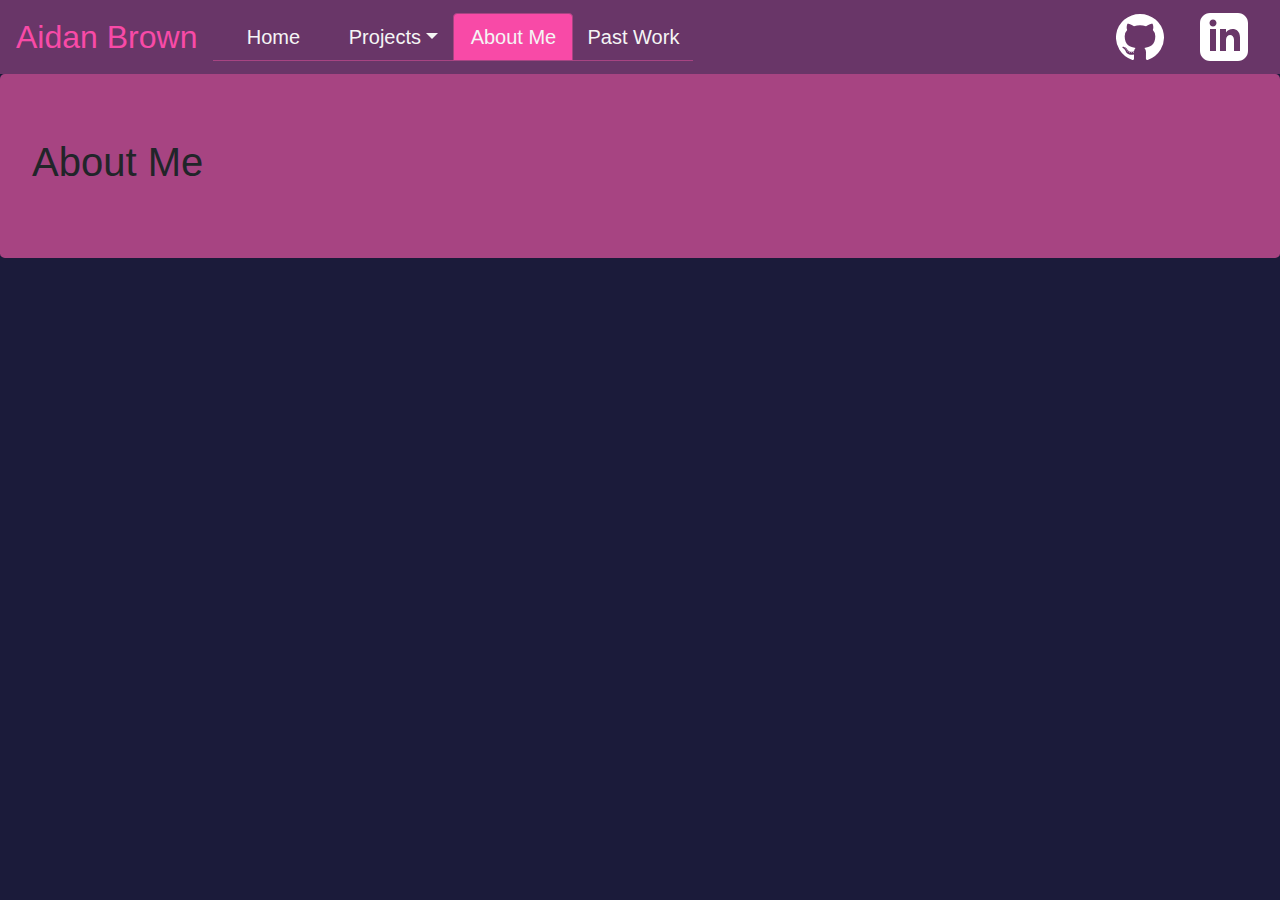
==== src/pages/AboutMe.html @ f0ea7fb9 "Update all pages and changed more css" ====
<!DOCTYPE html>
<html lang="en">
  <head>
    <meta charset="utf-8">
    <meta http-equiv="X-UA-Compatible" content="IE=edge">
    <meta name="viewport" content="width=device-width, initial-scale=1">
    <title>Aidan Brown - About Me</title>
    <link rel="stylesheet" href="https://stackpath.bootstrapcdn.com/bootstrap/4.3.1/css/bootstrap.min.css" integrity="sha384-ggOyR0iXCbMQv3Xipma34MD+dH/1fQ784/j6cY/iJTQUOhcWr7x9JvoRxT2MZw1T" crossorigin="anonymous">
    <link rel="stylesheet" href="../css/main.css">
    <script src="https://code.jquery.com/jquery-3.3.1.slim.min.js" integrity="sha384-q8i/X+965DzO0rT7abK41JStQIAqVgRVzpbzo5smXKp4YfRvH+8abtTE1Pi6jizo" crossorigin="anonymous"></script>
    <script src="https://stackpath.bootstrapcdn.com/bootstrap/4.3.1/js/bootstrap.min.js" integrity="sha384-JjSmVgyd0p3pXB1rRibZUAYoIIy6OrQ6VrjIEaFf/nJGzIxFDsf4x0xIM+B07jRM" crossorigin="anonymous"></script>
  </head>
  <body>
    <nav class="navbar navbar-expand-lg navbar-dark navbar-palette">
      <a class="navbar-brand" href="../../index.html">Aidan Brown</a>

      <button class="navbar-toggler" type="button" data-toggle="collapse" data-target="#navbar" aria-controls="navbar" aria-expanded="false" aria-label="Toggle navigation">
        <span class="navbar-toggler-icon"></span>
      </button>

      <div class="collapse navbar-collapse" id="navbar">

        <ul class="nav navbar-nav nav-tabs nav-justified">
          <li class="nav-item"><a class="nav-link" href="../../index.html">Home</a></li>
          <li class="nav-item dropdown">
            <a class="nav-link dropdown-toggle" data-toggle="dropdown" href="#">Projects</a>
            <div class="dropdown-menu dropdown-menu-right">
                <a class="dropdown-item" href="./projects/ProjLore.html">Project Loremaster</a>
                <a class="dropdown-item" href="./projects/Breakwater.html">Breakwater Engine</a>
                <a class="dropdown-item" href="./projects/MLS.html">Monogame Lighting System</a>
            </div>
          </li>
          <li class="nav-item"><a class="nav-link active" href="#">About Me</a></li>
          <li class="nav-item"><a class="nav-link" href="PastWork.html">Past Work</a></li>
        </ul>
        <div class="ml-auto external-links">
          <a href="https://github.com/aidan-brown" target="_blank" class="external-link"><img src="../imgs/Github.svg" alt="Github Logo" width="45rem"/></a>
          <a href="https://www.linkedin.com/in/aidan-f-brown/" target="_blank" class="external-link"><img src="../imgs/Linkedin.svg" alt="Linkedin Logo" width="45rem"/></a>
        </div>
      </div>


    </nav>

    <div class="jumbotron bg-palette-default">
      <h1>About Me</h1>
    </div>
</body>
</html>
---- src/css/main.css ----
body{
    background: #1b1b3a;
}

/* Navbar Start */

.nav{
    width: 30rem;
}

.navbar-palette{
    background: #693668;
}

.navbar-palette .navbar-brand{
    color: #f84aa7;
    font-size: 2rem;
}

.navbar-palette .navbar-toggler-icon{
    background-image: url("data:image/svg+xml;charset=utf8,%3Csvg viewBox='0 0 32 32' xmlns='http://www.w3.org/2000/svg'%3E%3Cpath stroke='rgba(248,74,167, 1)' stroke-width='2' stroke-linecap='round' stroke-miterlimit='10' d='M4 8h24M4 16h24M4 24h24'/%3E%3C/svg%3E");
    border-color: #f84aa7;
}

.navbar-palette .nav-tabs{
    border-color: #a74482;
}

.navbar-palette .navbar-nav .nav-item .nav-link{
    color: whitesmoke;
    font-size: 1.25rem;
}

.navbar-palette .nav-tabs .nav-item .nav-link:hover{
    border-color: #a74482;
    color: #f84aa7;
}

.navbar-palette .nav-tabs .nav-item .active:hover{
    color: #693668;
}

.navbar-palette .navbar-nav .nav-item .nav-link.active{
    background: #f84aa7;
    border-color: #a74482;
}

.navbar-palette .navbar-nav .dropdown.show{
    background: #f84aa7;
    border-color: #a74482;
}

.navbar-palette .navbar-nav .dropdown .dropdown-menu{
    background: #f84aa7;
    border-color: #a74482;
}

.navbar-palette .navbar-nav .dropdown .dropdown-menu a{
    color: whitesmoke;
}

.navbar-palette .navbar-nav .dropdown .dropdown-menu a:hover{
    background: #693668;
    color: #f84aa7;
}

.navbar-palette .navbar-nav .dropdown .dropdown-menu .active{
    background: #693668;
}

.navbar-palette .navbar-nav .dropdown .dropdown-menu .active:hover{
    background: #693668;
    color: #f84aa7;
}

.external-link{
    margin: 1rem;
}

.external-link img{
    width: 3rem;
}

@media only screen and (max-width: 992px){
    .external-links{
        display: none;
    }

    .nav{
        width: 100%;
    }
}

/* Navbar End */

.bg-palette-dark{
    background: #693668;
}

.bg-palette-default{
    background: #a74482;
}

.bg-palette-light{
    background: #f84aa7;
}
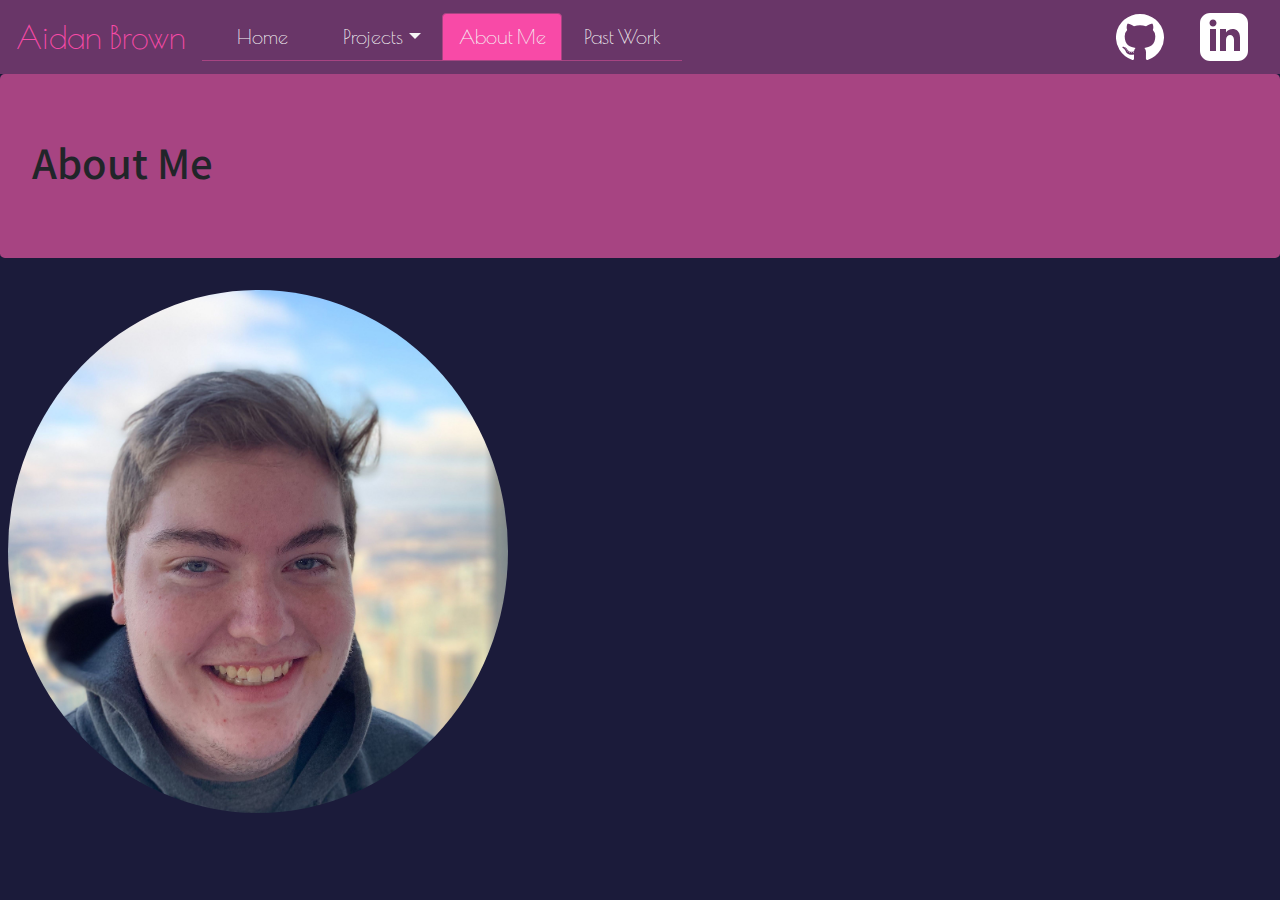
==== commit 7bc4d1ae: "More css changes" ====
--- a/src/pages/AboutMe.html
+++ b/src/pages/AboutMe.html
@@ -6,6 +6,7 @@
     <meta name="viewport" content="width=device-width, initial-scale=1">
     <title>Aidan Brown - About Me</title>
     <link rel="stylesheet" href="https://stackpath.bootstrapcdn.com/bootstrap/4.3.1/css/bootstrap.min.css" integrity="sha384-ggOyR0iXCbMQv3Xipma34MD+dH/1fQ784/j6cY/iJTQUOhcWr7x9JvoRxT2MZw1T" crossorigin="anonymous">
+    <link href="https://fonts.googleapis.com/css?family=Noto+Sans+HK|Poiret+One&display=swap" rel="stylesheet">
     <link rel="stylesheet" href="../css/main.css">
     <script src="https://code.jquery.com/jquery-3.3.1.slim.min.js" integrity="sha384-q8i/X+965DzO0rT7abK41JStQIAqVgRVzpbzo5smXKp4YfRvH+8abtTE1Pi6jizo" crossorigin="anonymous"></script>
     <script src="https://stackpath.bootstrapcdn.com/bootstrap/4.3.1/js/bootstrap.min.js" integrity="sha384-JjSmVgyd0p3pXB1rRibZUAYoIIy6OrQ6VrjIEaFf/nJGzIxFDsf4x0xIM+B07jRM" crossorigin="anonymous"></script>
@@ -33,9 +34,13 @@
           <li class="nav-item"><a class="nav-link active" href="#">About Me</a></li>
           <li class="nav-item"><a class="nav-link" href="PastWork.html">Past Work</a></li>
         </ul>
-        <div class="ml-auto external-links">
+        <div class="ml-auto external-links-icon">
           <a href="https://github.com/aidan-brown" target="_blank" class="external-link"><img src="../imgs/Github.svg" alt="Github Logo" width="45rem"/></a>
           <a href="https://www.linkedin.com/in/aidan-f-brown/" target="_blank" class="external-link"><img src="../imgs/Linkedin.svg" alt="Linkedin Logo" width="45rem"/></a>
+        </div>
+        <div class="ml-auto external-links mx-auto">
+          <a href="https://github.com/aidan-brown" target="_blank" class="external-link">Github</a>
+          <a href="https://www.linkedin.com/in/aidan-f-brown/" target="_blank" class="external-link">Linkedin</a>
         </div>
       </div>
 
@@ -45,5 +50,7 @@
     <div class="jumbotron bg-palette-default">
       <h1>About Me</h1>
     </div>
+
+    <img src="../imgs/portrait.jpg" alt="A photo of me" class="img-fluid rounded-circle mr-auto ml-2" width="500rem"/>
 </body>
 </html>--- a/src/css/main.css
+++ b/src/css/main.css
@@ -1,11 +1,13 @@
 body{
     background: #1b1b3a;
+    font-family: 'Noto Sans HK', Arial, Helvetica, sans-serif;
 }
 
 /* Navbar Start */
 
 .nav{
     width: 30rem;
+    font-family: "Poiret One", Arial, Helvetica, sans-serif;
 }
 
 .navbar-palette{
@@ -14,7 +16,16 @@
 
 .navbar-palette .navbar-brand{
     color: #f84aa7;
+    font-family: "Poiret One", Arial, Helvetica, sans-serif;
     font-size: 2rem;
+}
+
+.navbar-palette .navbar-brand:hover{
+    color: #f84aa7;
+}
+
+.navbar-palette .navbar-brand:focus{
+    color: #f84aa7;
 }
 
 .navbar-palette .navbar-toggler-icon{
@@ -36,6 +47,10 @@
     color: #f84aa7;
 }
 
+.navbar-palette .nav-tabs .nav-item .nav-link:focus{
+    border-color: #a74482;
+}
+
 .navbar-palette .nav-tabs .nav-item .active:hover{
     color: #693668;
 }
@@ -45,9 +60,13 @@
     border-color: #a74482;
 }
 
-.navbar-palette .navbar-nav .dropdown.show{
+.navbar-palette .navbar-nav .show .dropdown-toggle{
     background: #f84aa7;
     border-color: #a74482;
+}
+
+.navbar-palette .navbar-nav .show .nav-link:hover{
+    color: #693668;
 }
 
 .navbar-palette .navbar-nav .dropdown .dropdown-menu{
@@ -75,14 +94,29 @@
 
 .external-link{
     margin: 1rem;
+    color: whitesmoke;
+}
+
+.external-link:hover{
+    color: #f84aa7;
+    text-decoration: none;
 }
 
 .external-link img{
     width: 3rem;
 }
 
+.external-links{
+    display: none;
+}
+
 @media only screen and (max-width: 992px){
     .external-links{
+        display: block;
+        text-align: center;
+    }
+
+    .external-links-icon{
         display: none;
     }
 
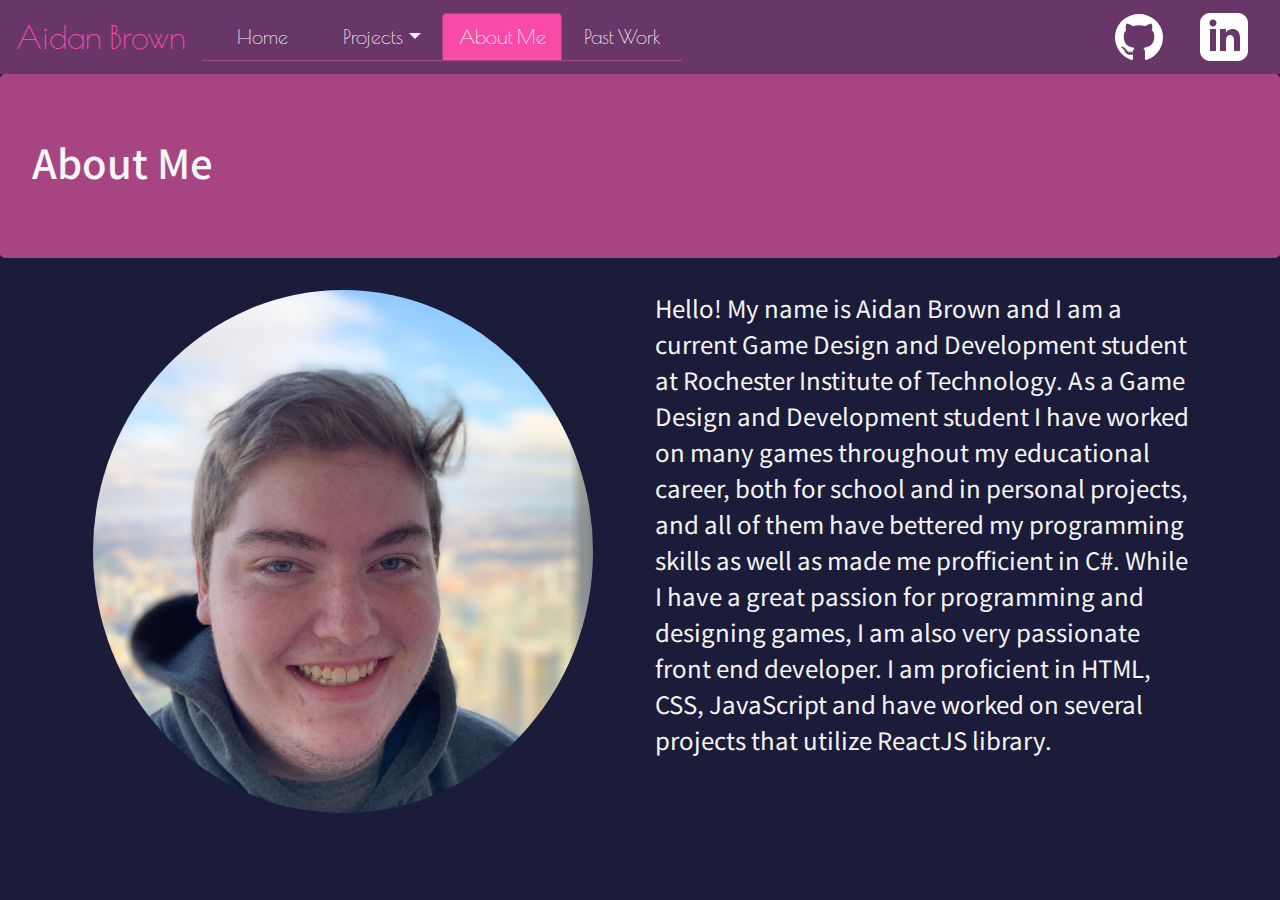
==== commit df1a73cc: "Added content" ====
--- a/src/pages/AboutMe.html
+++ b/src/pages/AboutMe.html
@@ -8,6 +8,7 @@
     <link rel="stylesheet" href="https://stackpath.bootstrapcdn.com/bootstrap/4.3.1/css/bootstrap.min.css" integrity="sha384-ggOyR0iXCbMQv3Xipma34MD+dH/1fQ784/j6cY/iJTQUOhcWr7x9JvoRxT2MZw1T" crossorigin="anonymous">
     <link href="https://fonts.googleapis.com/css?family=Noto+Sans+HK|Poiret+One&display=swap" rel="stylesheet">
     <link rel="stylesheet" href="../css/main.css">
+    <link rel="stylesheet" href="../css/aboutMe.css">
     <script src="https://code.jquery.com/jquery-3.3.1.slim.min.js" integrity="sha384-q8i/X+965DzO0rT7abK41JStQIAqVgRVzpbzo5smXKp4YfRvH+8abtTE1Pi6jizo" crossorigin="anonymous"></script>
     <script src="https://stackpath.bootstrapcdn.com/bootstrap/4.3.1/js/bootstrap.min.js" integrity="sha384-JjSmVgyd0p3pXB1rRibZUAYoIIy6OrQ6VrjIEaFf/nJGzIxFDsf4x0xIM+B07jRM" crossorigin="anonymous"></script>
   </head>
@@ -51,6 +52,21 @@
       <h1>About Me</h1>
     </div>
 
-    <img src="../imgs/portrait.jpg" alt="A photo of me" class="img-fluid rounded-circle mr-auto ml-2" width="500rem"/>
+    <div class="container">
+      <div class="row">
+        <div class="col-xl-6">
+          <img src="../imgs/portrait.jpg" alt="A photo of me" class="img-fluid rounded-circle mr-auto ml-2" width="500rem"/>
+        </div>
+
+        <div class="col-xl-6">
+          <p>
+            Hello! My name is Aidan Brown and I am a current Game Design and Development student at Rochester Institute of Technology.
+             As a Game Design and Development student I have worked on many games throughout my educational career, both for school and in personal projects, and all of them have bettered my programming skills as well as made me profficient in C#.
+             While I have a great passion for programming and designing games, I am also very passionate front end developer. I am proficient in HTML, CSS, JavaScript and have worked on several projects that utilize ReactJS library.
+          </p>
+        </div>
+      </div>
+    </div>
+    
 </body>
 </html>--- a/src/css/main.css
+++ b/src/css/main.css
@@ -1,6 +1,8 @@
 body{
     background: #1b1b3a;
     font-family: 'Noto Sans HK', Arial, Helvetica, sans-serif;
+    color: whitesmoke;
+    font-size: 1.5rem;
 }
 
 /* Navbar Start */
--- a/src/css/aboutMe.css
+++ b/src/css/aboutMe.css
@@ -0,0 +1,3 @@
+p{
+    shape-outside: circle(50%);
+}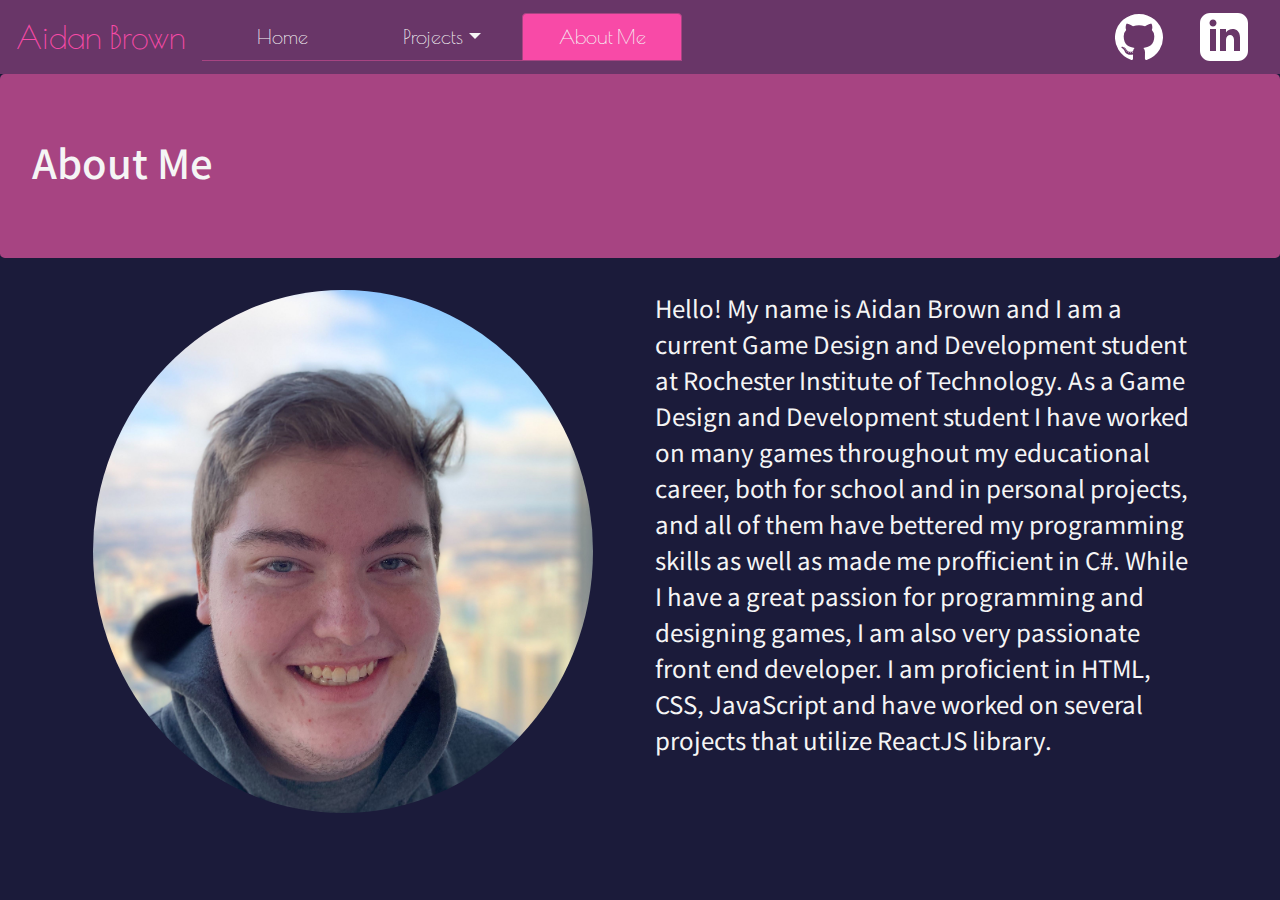
==== commit d0c830ba: "Added projects" ====
--- a/src/pages/AboutMe.html
+++ b/src/pages/AboutMe.html
@@ -33,7 +33,6 @@
             </div>
           </li>
           <li class="nav-item"><a class="nav-link active" href="#">About Me</a></li>
-          <li class="nav-item"><a class="nav-link" href="PastWork.html">Past Work</a></li>
         </ul>
         <div class="ml-auto external-links-icon">
           <a href="https://github.com/aidan-brown" target="_blank" class="external-link"><img src="../imgs/Github.svg" alt="Github Logo" width="45rem"/></a>
@@ -59,6 +58,7 @@
         </div>
 
         <div class="col-xl-6">
+          <div class="text-shape"></div>
           <p>
             Hello! My name is Aidan Brown and I am a current Game Design and Development student at Rochester Institute of Technology.
              As a Game Design and Development student I have worked on many games throughout my educational career, both for school and in personal projects, and all of them have bettered my programming skills as well as made me profficient in C#.
--- a/src/css/main.css
+++ b/src/css/main.css
@@ -112,6 +112,15 @@
     display: none;
 }
 
+.jumbotron h1{
+    display: flex;
+    align-items: center;
+}
+
+.jumbotron h1 a{
+    margin-left: 1rem;
+}
+
 @media only screen and (max-width: 992px){
     .external-links{
         display: block;
